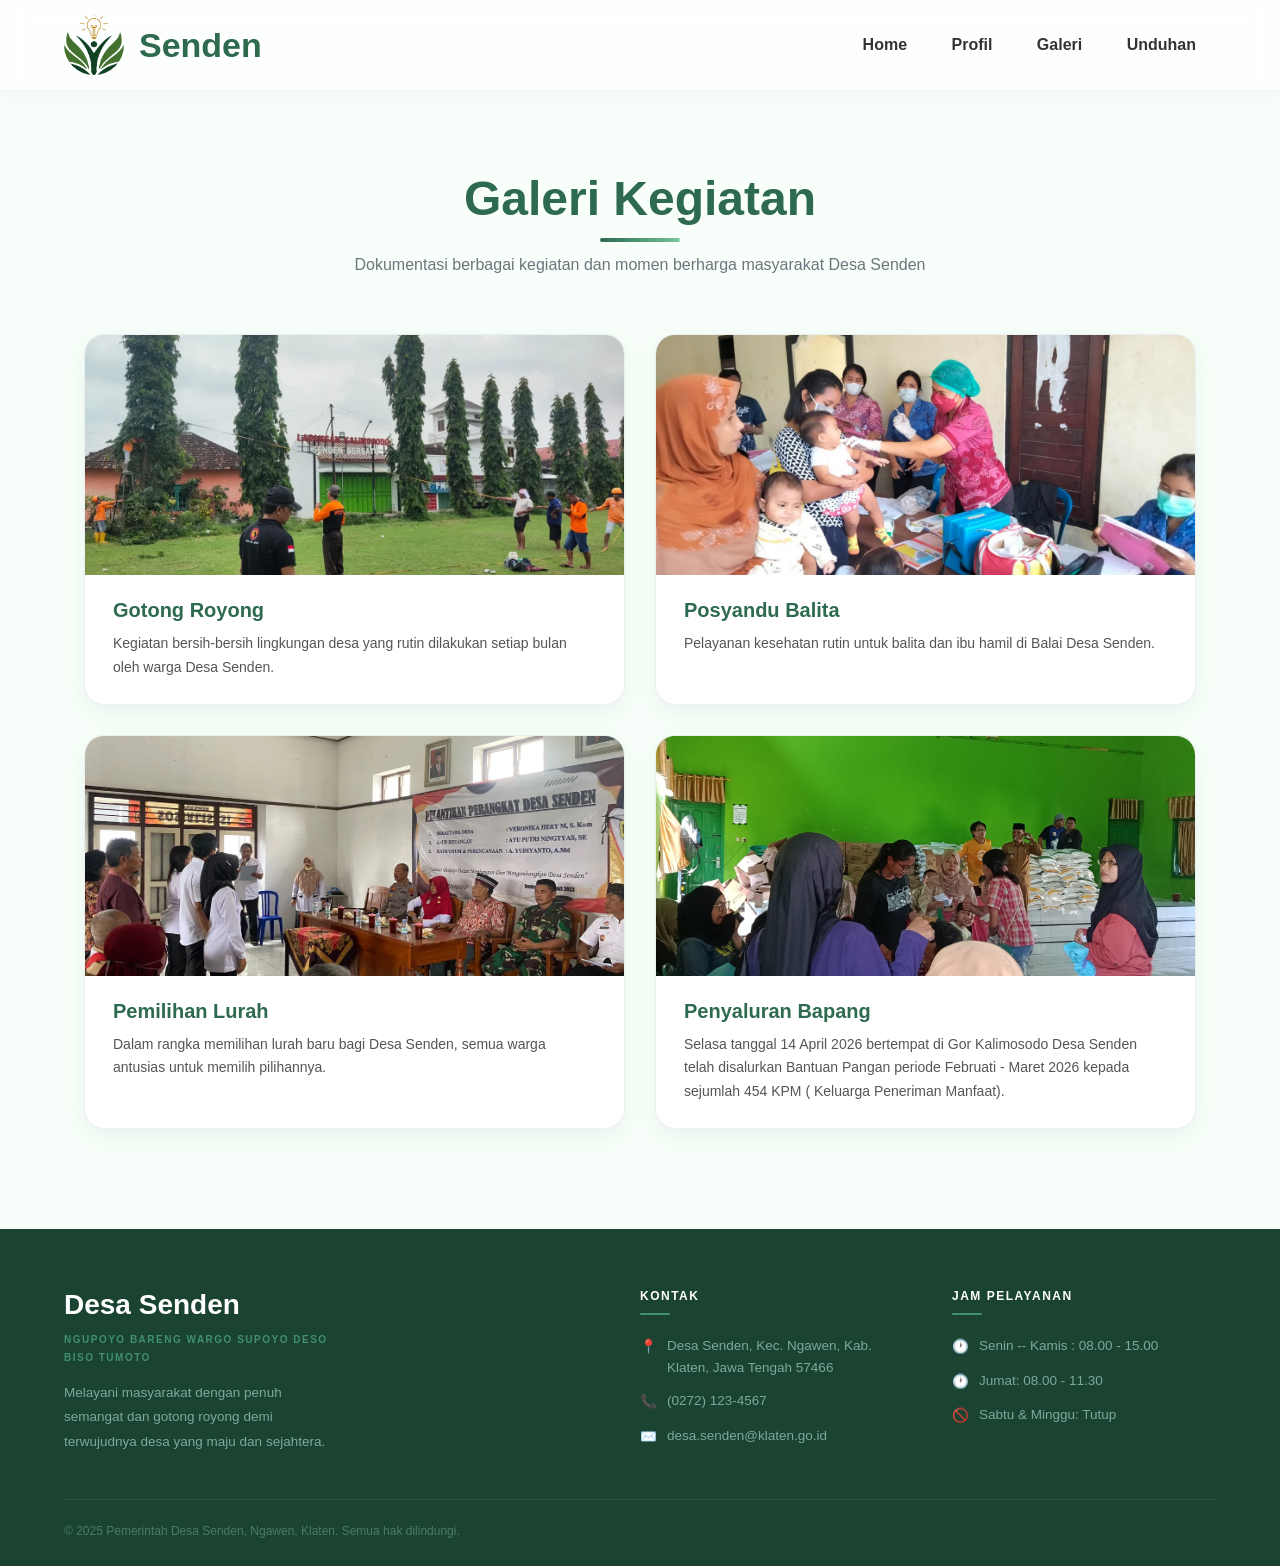
==== galeri.html @ 137284fe "Add files via upload" ====
<!DOCTYPE html>
<html lang="en">
<head>
    <meta charset="UTF-8">
    <meta name="viewport" content="width=device-width, initial-scale=1.0">
    <title>Galeri - Desa Senden</title>
    <link rel="stylesheet" href="style.css">
    <link rel="stylesheet" href="galeri.css">
</head>
<body>

    <header>
        <nav>
            <div class="logo">
                <img src="asset/logo desa.png" alt="" class="bulat">
                <div class="desa">Senden</div>
            </div>
            <ul class="menu">
                <a href="index.html#home">Home</a>
                <a href="index.html#profil">Profil</a>
                <a href="galeri.html">Galeri</a>
                <a href="unduhan.html">Unduhan</a>
            </ul>
        </nav>
    </header>

    <main>

        <!-- HERO GALERI -->
        <section class="galeri-hero">
            <h1>Galeri Kegiatan</h1>
            <p>Dokumentasi berbagai kegiatan dan momen berharga masyarakat Desa Senden</p>
        </section>

        <!-- GALERI -->
        <section class="galeri-grid">

            <div class="galeri-card">
                <div class="galeri-img">
                    <img src="asset/galeri1.jpeg" alt="Gotong Royong">
                </div>
                <div class="galeri-info">
                    <h3>Gotong Royong</h3>
                    <p>Kegiatan bersih-bersih lingkungan desa yang rutin dilakukan setiap bulan oleh warga Desa Senden.</p>
                </div>
            </div>

            <div class="galeri-card">
                <div class="galeri-img">
                    <img src="asset/galeri4.jpg" alt="Posyandu">
                </div>
                <div class="galeri-info">
                    <h3>Posyandu Balita</h3>
                    <p>Pelayanan kesehatan rutin untuk balita dan ibu hamil di Balai Desa Senden.</p>
                </div>
            </div>

            <div class="galeri-card">
                <div class="galeri-img">
                    <img src="asset/galeri2.jpeg" alt="Coblosan">
                </div>
                <div class="galeri-info">
                    <h3>Pemilihan Lurah</h3>
                    <p>Dalam rangka memilihan lurah baru bagi Desa Senden, semua warga antusias untuk memilih pilihannya.</p>
                </div>
            </div>

            <div class="galeri-card">
                <div class="galeri-img">
                    <img src="asset/galeri3.jpg" alt="Bantuan">
                </div>
                <div class="galeri-info">
                    <h3>Penyaluran Bapang</h3>
                    <p>Selasa tanggal 14 April 2026 bertempat di Gor Kalimosodo Desa Senden telah disalurkan Bantuan Pangan periode Februati - Maret 2026 kepada sejumlah 454 KPM ( Keluarga Peneriman Manfaat).</p>
                </div>
            </div>

        </section>

    </main>


    <footer>

        <div class="footer-grid">

            <div class="footer-brand">
                <h3>Desa Senden</h3>
                <p class="slogan-footer">NGUPOYO BARENG WARGO SUPOYO DESO BISO TUMOTO</p>
                <p>Melayani masyarakat dengan penuh semangat dan gotong royong demi terwujudnya desa yang maju dan sejahtera.</p>
            </div>

            <div class="footer-col">
                <h4>Kontak</h4>
                <ul>
                    <li><span class="icon">📍</span> Desa Senden, Kec. Ngawen, Kab. Klaten, Jawa Tengah 57466</li>
                    <li><span class="icon">📞</span> (0272) 123-4567</li>
                    <li><span class="icon">✉️</span> desa.senden@klaten.go.id</li>
                </ul>
            </div>

            <div class="footer-col">
                <h4>Jam Pelayanan</h4>
                <ul>
                    <li><span class="icon">🕐</span> Senin -- Kamis : 08.00 - 15.00</li>
                    <li><span class="icon">🕐</span> Jumat: 08.00 - 11.30</li>
                    <li><span class="icon">🚫</span> Sabtu & Minggu: Tutup</li>
                </ul>
            </div>

        </div>

        <hr class="footer-divider">

        <div class="footer-bottom">
            <p>© 2025 Pemerintah Desa Senden, Ngawen, Klaten. Semua hak dilindungi.</p>
        </div>

    </footer>

    <script src="script.js"></script>
</body>
</html>
---- style.css ----
:root {
    --primary: #2D6A4F;
    --secondary: #40916C;
    --light: #D8F3DC;
    --bg: #F8FFFA;
    --text: #1B4332;
    --gray: #6c757d;
}

html {
    scroll-behavior: smooth;
}

* {
    margin: 0;
    padding: 0;
    box-sizing: border-box;
    text-decoration: none;
    font-family: 'Segoe UI', Arial, sans-serif;
}

body {
    background: var(--bg);
    color: var(--text);
}

/* HEADER */

header {
    position: sticky;
    top: 0;
    z-index: 1000;

    padding: 15px 0;

    background: rgba(255,255,255,0.75);
    backdrop-filter: blur(14px);

    border-bottom: 1px solid rgba(0,0,0,0.05);

    box-shadow: 0 4px 20px rgba(0,0,0,0.04);
}

nav {
    width: 90%;
    max-width: 1200px;
    margin: auto;

    display: flex;
    justify-content: space-between;
    align-items: center;
}

/*  LOGO */

.logo {
    display: flex;
    align-items: center;
    gap: 15px;
}

.bulat {
    width: 60px;
    height: 60px;

    border-radius: 50%;
    object-fit: cover;
}

.desa {
    font-size: 34px;
    font-weight: 700;
    color: var(--primary);
}

/* MENU  */

.menu a {
    position: relative;
    display: inline-block;

    margin: 0 20px;

    color: #333;
    font-weight: 600;

    transition: 0.3s ease;
}

.menu a:hover {
    color: var(--secondary);
    transform: translateY(-2px);
}

.menu a::after {
    content: '';

    position: absolute;
    left: 0;
    bottom: -5px;

    width: 0%;
    height: 3px;

    background: var(--secondary);

    border-radius: 10px;

    transition: width 0.3s ease;
}

.menu a:hover::after {
    width: 100%;
}

/* MAIN  */

main {
    width: 90%;
    max-width: 1200px;
    margin: auto;
}

/* ===== HOME ====== */

.home {
    min-height: 90vh;

    display: flex;
    justify-content: space-between;
    align-items: center;

    gap: 40px;
}

/* ===== TAGLINE ===== */

.tagline {
    width: 50%;
}

.slogan {
    color: var(--secondary);

    font-size: 18px;
    font-weight: 700;

    margin-bottom: 20px;

    letter-spacing: 1px;
}

.tagline h2 {
    font-size: 60px;
    line-height: 70px;

    color: var(--text);

    margin-bottom: 20px;
}

.deskripsi {
    color: #555;

    line-height: 30px;

    margin-bottom: 35px;
}

/* ===== BUTTON =====*/

.btn-more {
    display: inline-block;

    background: linear-gradient(
        135deg,
        #2D6A4F,
        #40916C
    );

    color: white;

    padding: 13px 25px;

    border-radius: 40px;

    font-weight: 600;

    box-shadow: 0 10px 20px rgba(64,145,108,0.25);

    transition: 0.3s ease;
}

.btn-more:hover {
    transform: translateY(-4px);

    box-shadow:
    0 14px 30px rgba(64,145,108,0.35);
}

/* ===== IMAGE ===== */

.home img {
    width: 500px;

    border-radius: 25px;

    box-shadow:
    0 25px 50px rgba(45,106,79,0.18);

    transition: 0.4s ease;
}

.home img:hover {
    transform: translateY(-8px);
}

/* ===== PROFIL ===== */

.profil {
    padding: 100px 60px;

    background:
    linear-gradient(
        to bottom,
        #F8FFFA,
        #ECFDF3
    );

    border-radius: 35px;

    margin-bottom: 80px;
}

/* ================= JUDUL ================= */

.judul {
    text-align: center;
    margin-bottom: 50px;
}

.judul h2 {
    font-size: 45px;
    color: var(--primary);
}

.judul h2::after {
    content: '';

    display: block;

    width: 90px;
    height: 4px;

    background:
    linear-gradient(
        to right,
        #2D6A4F,
        #74C69D
    );

    margin: 12px auto;

    border-radius: 10px;
}

.judul p {
    color: var(--gray);
}

/* ================= DESKRIPSI ================= */

.desa-profil {
    width: 80%;

    margin: auto auto 60px;

    text-align: center;

    line-height: 32px;

    color: #555;
}

/* ================= CARD ================= */

.visi-misi {
    display: flex;
    justify-content: center;
    gap: 30px;

    flex-wrap: wrap;
}

.card {
    width: 400px;

    padding: 35px;

    border-radius: 25px;

    background: rgba(255,255,255,0.7);

    border: 1px solid rgba(255,255,255,0.5);

    backdrop-filter: blur(12px);

    box-shadow:
    0 10px 30px rgba(0,0,0,0.05);

    transition: 0.4s ease;
}

.card:hover {
    transform: translateY(-10px);

    box-shadow:
    0 20px 40px rgba(45,106,79,0.12);

    background-color: var(--light);
}

.card h3 {
    font-size: 30px;

    color: var(--primary);

    margin-bottom: 20px;
}

.card p {
    color: #555;

    line-height: 30px;
}

/* ================= MAP SECTION ================= */

.section-map {
    padding: 100px 60px;

    background: linear-gradient(
        to bottom,
        #ECFDF3,
        #F8FFFA
    );

    border-radius: 35px;

    margin-bottom: 80px;
}

.map-wrapper {
    border-radius: 20px;
    overflow: hidden;

    border: 1px solid rgba(45, 106, 79, 0.15);

    box-shadow: 0 15px 40px rgba(45, 106, 79, 0.12);

    transition: 0.4s ease;
}

.map-wrapper:hover {
    transform: translateY(-4px);

    box-shadow: 0 25px 50px rgba(45, 106, 79, 0.18);
}

.map-wrapper iframe {
    display: block;
    width: 100%;
    height: 420px;
    border: none;
}


/* ================= FOOTER ================= */

footer {
    background: var(--text);
    color: #a8c8b8;

    padding: 60px 5% 28px;
}

.footer-grid {
    display: grid;
    grid-template-columns: 2fr 1fr 1fr;
    gap: 48px;

    max-width: 1200px;
    margin: 0 auto 40px;
}

.footer-brand h3 {
    font-size: 28px;
    font-weight: 700;
    color: #fff;

    margin-bottom: 10px;
}

.footer-brand .slogan-footer {
    font-size: 10px;
    font-weight: 700;
    letter-spacing: 1.5px;
    text-transform: uppercase;

    color: var(--secondary);

    margin-bottom: 14px;
}

.footer-brand p {
    font-size: 13.5px;
    line-height: 1.8;
    color: #7ea89e;

    max-width: 280px;
}

.footer-col h4 {
    font-size: 12px;
    font-weight: 700;
    letter-spacing: 1.5px;
    text-transform: uppercase;

    color: #fff;

    margin-bottom: 20px;

    position: relative;
    padding-bottom: 12px;
}

.footer-col h4::after {
    content: '';

    position: absolute;
    left: 0;
    bottom: 0;

    width: 30px;
    height: 2px;

    background: var(--secondary);

    border-radius: 10px;
}

.footer-col ul {
    list-style: none;
}

.footer-col ul li {
    font-size: 13.5px;
    color: #7ea89e;

    margin-bottom: 12px;

    display: flex;
    align-items: flex-start;
    gap: 10px;

    line-height: 1.6;
}

.footer-col ul li .icon {
    flex-shrink: 0;
    margin-top: 1px;
}

.footer-divider {
    border: none;
    border-top: 1px solid rgba(255, 255, 255, 0.08);

    max-width: 1200px;
    margin: 0 auto 24px;
}

.footer-bottom {
    max-width: 1200px;
    margin: 0 auto;

    display: flex;
    justify-content: space-between;
    align-items: center;
    flex-wrap: wrap;
    gap: 8px;
}

.footer-bottom p {
    font-size: 12px;
    color: #4d7a6a;
}


/* ================= RESPONSIVE ================= */

@media (max-width: 768px) {
    .section-map {
        padding: 60px 20px;
    }

    .map-wrapper iframe {
        height: 280px;
    }

    .footer-grid {
        grid-template-columns: 1fr;
        gap: 32px;
    }

    .footer-bottom {
        flex-direction: column;
        text-align: center;
    }
}
---- galeri.css ----
/* ================= GALERI HERO ================= */

.galeri-hero {
    text-align: center;

    padding: 80px 20px 60px;
}

.galeri-hero h1 {
    font-size: 48px;
    color: var(--primary);

    margin-bottom: 14px;
}

.galeri-hero h1::after {
    content: '';

    display: block;

    width: 80px;
    height: 4px;

    background: linear-gradient(to right, #2D6A4F, #74C69D);

    margin: 12px auto 0;

    border-radius: 10px;
}

.galeri-hero p {
    color: var(--gray);
    font-size: 16px;
}


/* ================= GALERI GRID ================= */

.galeri-grid {
    display: grid;
    grid-template-columns: repeat(2, 1fr);
    gap: 30px;

    max-width: 1200px;
    margin: 0 auto 100px;

    padding: 0 20px;
}

.galeri-card {
    border-radius: 20px;
    overflow: hidden;

    background: #fff;

    border: 1px solid rgba(45, 106, 79, 0.1);

    box-shadow: 0 8px 24px rgba(45, 106, 79, 0.08);

    transition: 0.4s ease;
}

.galeri-card:hover {
    transform: translateY(-8px);

    box-shadow: 0 20px 40px rgba(45, 106, 79, 0.15);
}

.galeri-img {
    width: 100%;
    height: 240px;
    overflow: hidden;
}

.galeri-img img {
    width: 100%;
    height: 100%;
    object-fit: cover;

    transition: 0.5s ease;
}

.galeri-card:hover .galeri-img img {
    transform: scale(1.06);
}

.galeri-info {
    padding: 24px 28px;
}

.galeri-info h3 {
    font-size: 20px;
    color: var(--primary);

    margin-bottom: 10px;
}

.galeri-info p {
    font-size: 14px;
    color: #555;

    line-height: 1.7;
}


/* ================= RESPONSIVE ================= */

@media (max-width: 768px) {
    .galeri-hero h1 {
        font-size: 32px;
    }

    .galeri-grid {
        grid-template-columns: 1fr;
    }

    .galeri-img {
        height: 200px;
    }
}
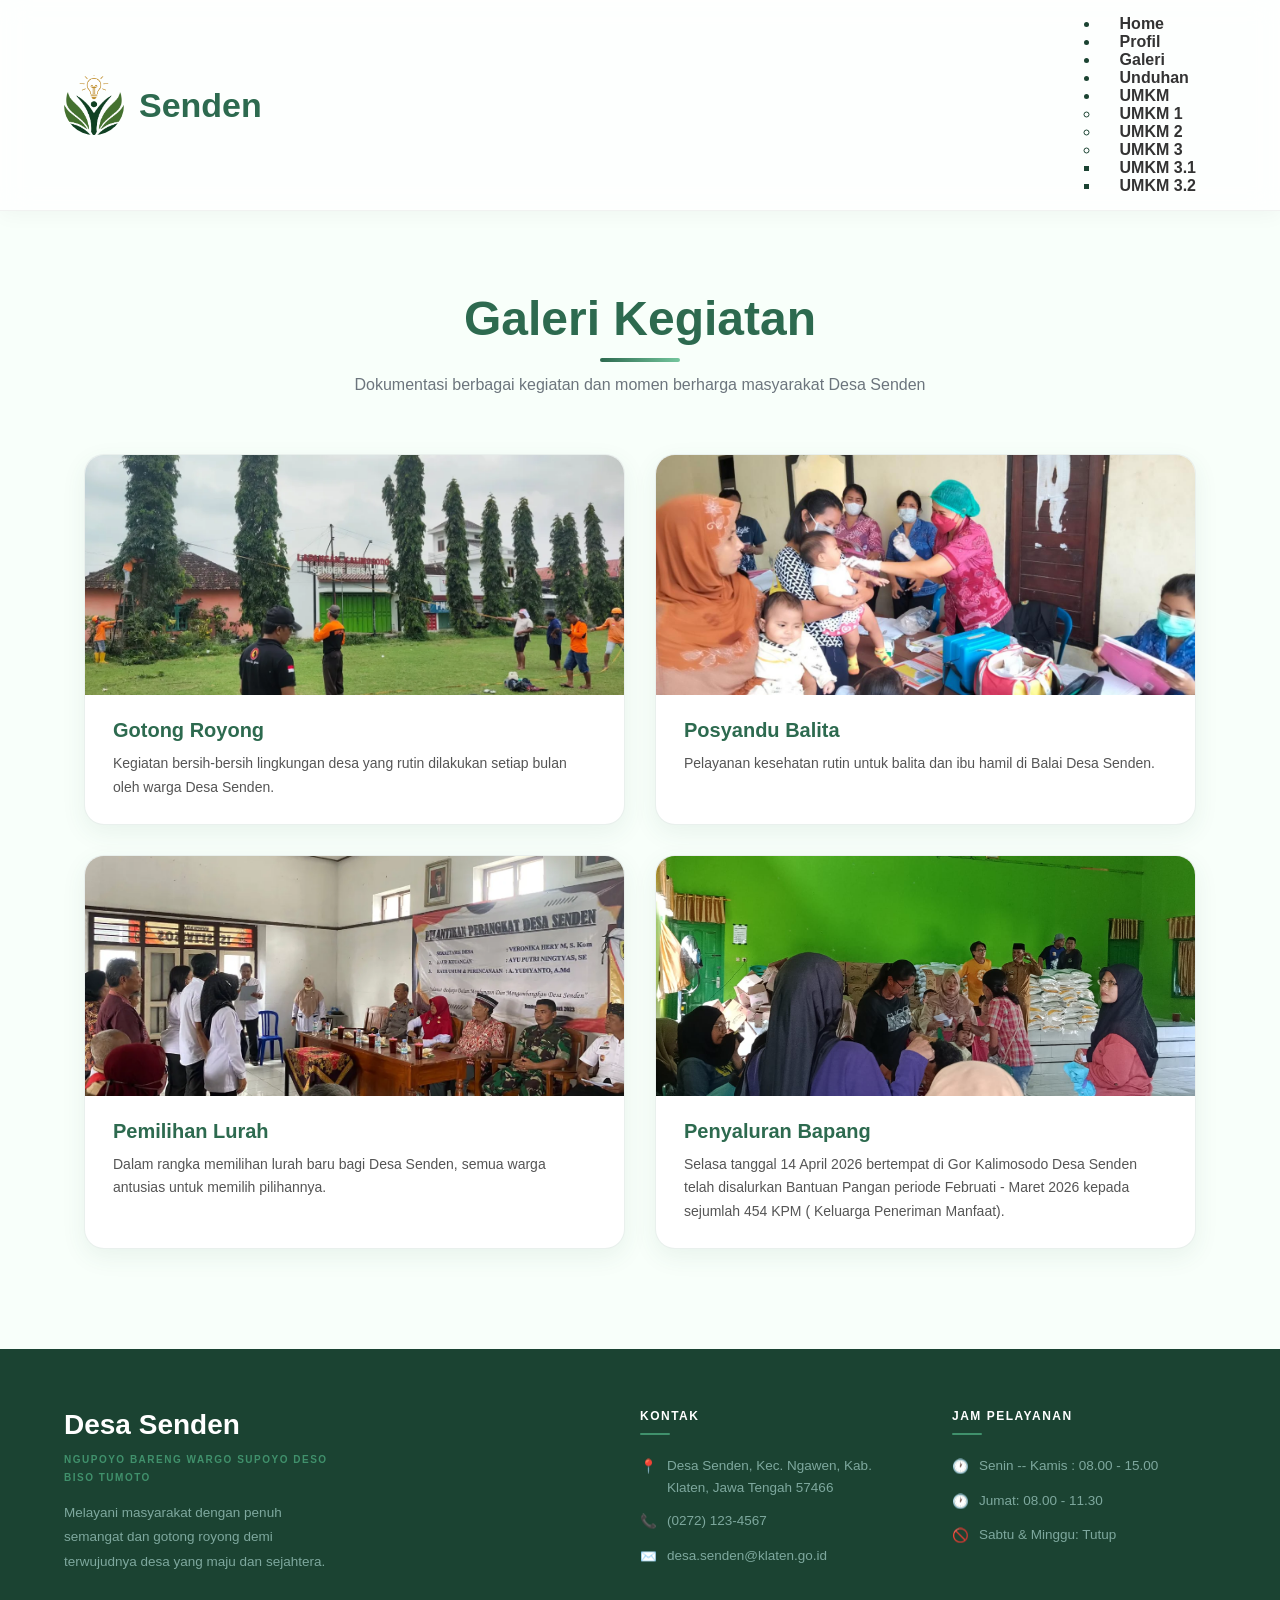
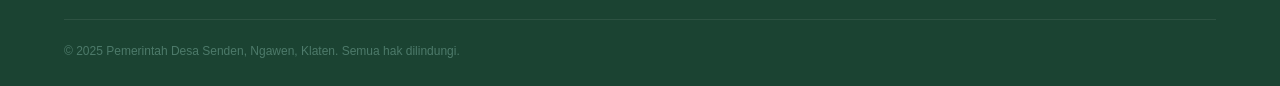
==== commit 8641510a: "Update galeri.html" ====
--- a/galeri.html
+++ b/galeri.html
@@ -15,11 +15,26 @@
                 <img src="asset/logo desa.png" alt="" class="bulat">
                 <div class="desa">Senden</div>
             </div>
+            
             <ul class="menu">
-                <a href="index.html#home">Home</a>
-                <a href="index.html#profil">Profil</a>
-                <a href="galeri.html">Galeri</a>
-                <a href="unduhan.html">Unduhan</a>
+                <li><a href="#home">Home</a></li>
+                <li><a href="#profil">Profil</a></li>
+                <li><a href="galeri.html">Galeri</a></li>
+                <li><a href="unduhan.html">Unduhan</a></li>
+                <li class="umkm">
+                    <a href="#">UMKM</a>
+                    <ul class="dropdown">
+                        <li><a href="">UMKM 1</a></li>
+                        <li><a href="">UMKM 2</a></li>
+                        <li class="has-sub">
+                            <a href="#">UMKM 3</a>
+                            <ul class="sub-dropdown">
+                                <li><a href="">UMKM 3.1</a></li>
+                                <li><a href="">UMKM 3.2</a></li>
+                            </ul>
+                        </li>
+                    </ul>
+                </li>
             </ul>
         </nav>
     </header>
@@ -118,6 +133,5 @@
 
     </footer>
 
-    <script src="script.js"></script>
 </body>
-</html>+</html>
--- a/style.css
+++ b/style.css
@@ -498,7 +498,70 @@
 
 /* ================= RESPONSIVE ================= */
 
-@media (max-width: 768px) {
+@media (max-width: 768px) {nav {
+        flex-direction: column;
+        gap: 15px;
+    }
+
+    .menu {
+        display: flex;
+        flex-wrap: wrap;
+        justify-content: center;
+        gap: 5px;
+    }
+
+    .menu a {
+        margin: 0 8px;
+        font-size: 14px;
+    }
+
+    /* Home section */
+    .home {
+        flex-direction: column;
+        text-align: center;
+        padding: 40px 0;
+        min-height: unset;
+    }
+
+    .tagline {
+        width: 100%;
+    }
+
+    .tagline h2 {
+        font-size: 36px;
+        line-height: 44px;
+    }
+
+    .slogan {
+        font-size: 14px;
+    }
+
+    .home img {
+        width: 100%;
+    }
+
+    /* Profil section */
+    .profil {
+        padding: 60px 20px;
+    }
+
+    .desa-profil {
+        width: 100%;
+    }
+
+    .judul h2 {
+        font-size: 32px;
+    }
+
+    .visi-misi {
+        flex-direction: column;
+        align-items: center;
+    }
+
+    .card {
+        width: 100%;
+    }
+    
     .section-map {
         padding: 60px 20px;
     }
@@ -516,4 +579,4 @@
         flex-direction: column;
         text-align: center;
     }
-}+}
